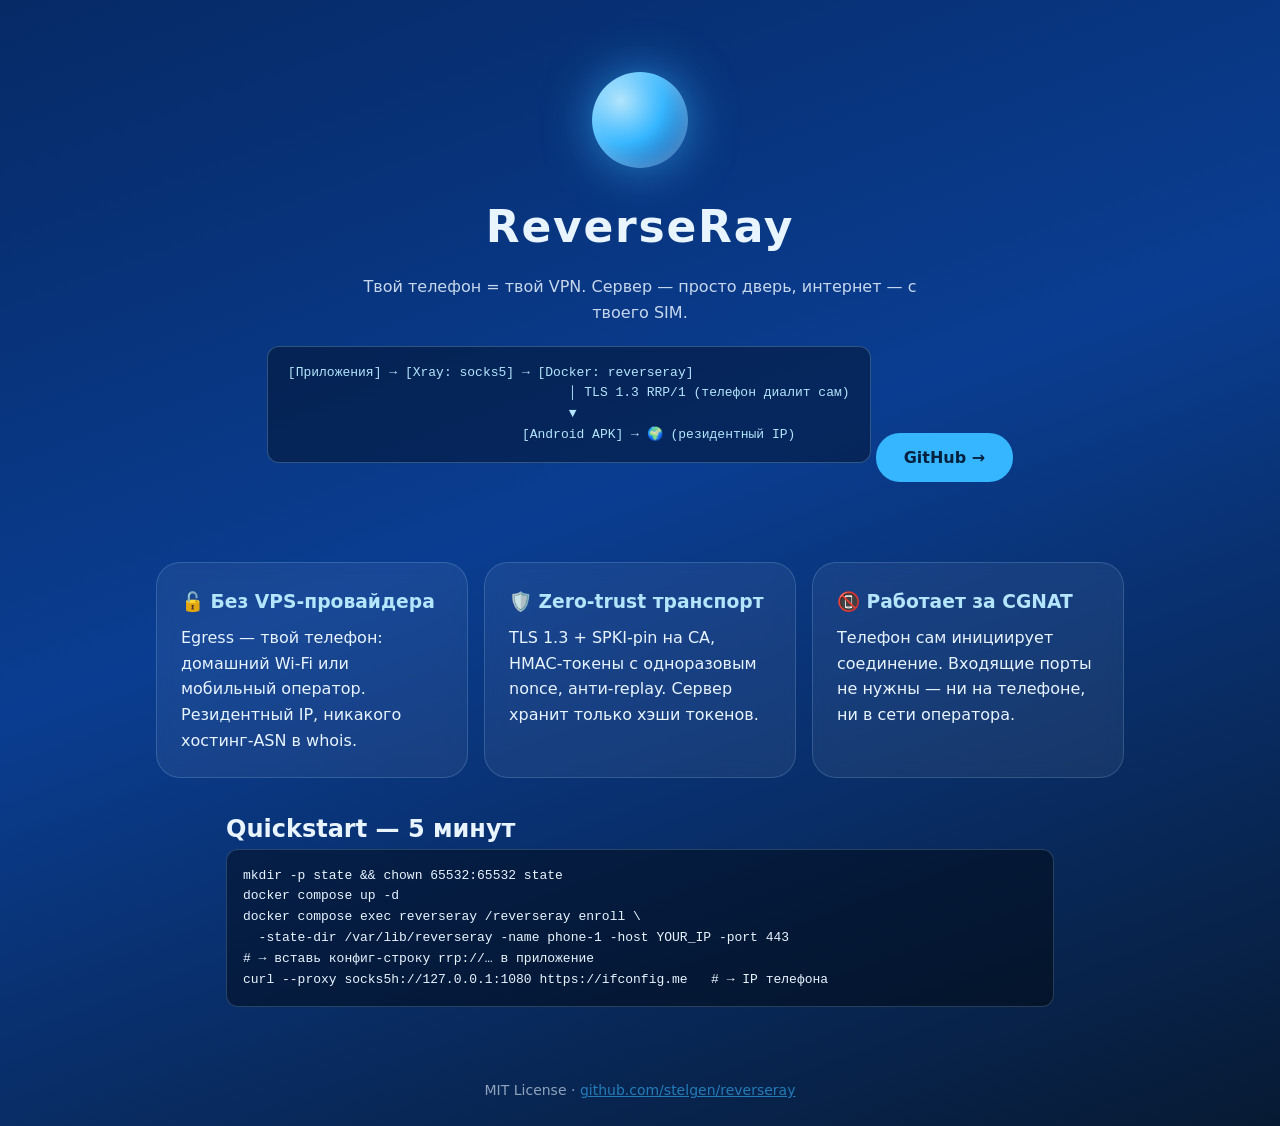
==== index.html @ 5e779867 "landing v0.1.0" ====
<!DOCTYPE html>
<html lang="ru">
<head>
<meta charset="utf-8">
<meta name="viewport" content="width=device-width, initial-scale=1">
<title>ReverseRay — твой телефон = твой VPN</title>
<meta name="description" content="ReverseRay: Android-телефон становится egress-узлом личного прокси. SOCKS5/HTTP на сервере, резидентный IP телефона, без VPS-провайдера.">
<link rel="stylesheet" href="style.css">
</head>
<body>
<header class="hero">
  <div class="orb"></div>
  <h1>ReverseRay</h1>
  <p class="tagline">Твой телефон = твой VPN. Сервер — просто дверь, интернет — с твоего SIM.</p>
  <pre class="scheme">[Приложения] → [Xray: socks5] → [Docker: reverseray]
                                    │ TLS 1.3 RRP/1 (телефон диалит сам)
                                    ▼
                              [Android APK] → 🌍 (резидентный IP)</pre>
  <a class="btn" href="https://github.com/stelgen/reverseray">GitHub →</a>
</header>

<section class="features">
  <div class="card"><h3>🔓 Без VPS-провайдера</h3><p>Egress — твой телефон: домашний Wi-Fi или мобильный оператор. Резидентный IP, никакого хостинг-ASN в whois.</p></div>
  <div class="card"><h3>🛡️ Zero-trust транспорт</h3><p>TLS 1.3 + SPKI-pin на CA, HMAC-токены с одноразовым nonce, анти-replay. Сервер хранит только хэши токенов.</p></div>
  <div class="card"><h3>📵 Работает за CGNAT</h3><p>Телефон сам инициирует соединение. Входящие порты не нужны — ни на телефоне, ни в сети оператора.</p></div>
</section>

<section class="quickstart">
  <h2>Quickstart — 5 минут</h2>
  <pre>mkdir -p state &amp;&amp; chown 65532:65532 state
docker compose up -d
docker compose exec reverseray /reverseray enroll \
  -state-dir /var/lib/reverseray -name phone-1 -host YOUR_IP -port 443
# → вставь конфиг-строку rrp://… в приложение
curl --proxy socks5h://127.0.0.1:1080 https://ifconfig.me   # → IP телефона</pre>
</section>

<footer>
  <p>MIT License · <a href="https://github.com/stelgen/reverseray">github.com/stelgen/reverseray</a></p>
</footer>
</body>
</html>
---- style.css ----
:root { color-scheme: dark; }
* { box-sizing: border-box; margin: 0; }
body {
  background: linear-gradient(160deg, #062A66 0%, #0A3D91 45%, #071a33 100%);
  color: #E8F4FF;
  font: 16px/1.6 system-ui, -apple-system, "Segoe UI", Roboto, sans-serif;
  min-height: 100vh;
}
.hero { text-align: center; padding: 72px 16px 48px; }
.orb {
  width: 96px; height: 96px; margin: 0 auto 24px; border-radius: 50%;
  background: radial-gradient(circle at 30% 30%, #B3E5FC 0%, #35B6FF 45%, #0A3D91 100%);
  box-shadow: 0 0 48px rgba(53,182,255,.6), inset 0 0 24px rgba(255,255,255,.35);
}
h1 { font-size: 44px; letter-spacing: .04em; }
.tagline { opacity: .85; margin: 12px auto 20px; max-width: 560px; }
.scheme {
  display: inline-block; text-align: left; background: rgba(0,0,0,.35);
  border: 1px solid rgba(179,229,252,.25); border-radius: 12px;
  padding: 16px 20px; overflow-x: auto; font-size: 13px; color: #B3E5FC;
}
.btn {
  display: inline-block; margin-top: 24px; padding: 12px 28px; border-radius: 24px;
  background: #35B6FF; color: #04203f; font-weight: 700; text-decoration: none;
  transition: transform .15s;
}
.btn:hover { transform: translateY(-2px); }
.features {
  display: grid; grid-template-columns: repeat(auto-fit, minmax(260px, 1fr));
  gap: 16px; max-width: 1000px; margin: 32px auto; padding: 0 16px;
}
.card {
  background: rgba(255,255,255,.06); border: 1px solid rgba(179,229,252,.18);
  border-radius: 24px; padding: 24px; backdrop-filter: blur(8px);
}
.card h3 { margin-bottom: 8px; color: #B3E5FC; }
.quickstart { max-width: 860px; margin: 24px auto 48px; padding: 0 16px; }
.quickstart pre {
  background: rgba(0,0,0,.4); border: 1px solid rgba(179,229,252,.2);
  border-radius: 12px; padding: 16px; overflow-x: auto; font-size: 13px;
}
footer { text-align: center; opacity: .6; padding: 24px; font-size: 14px; }
a { color: #35B6FF; }
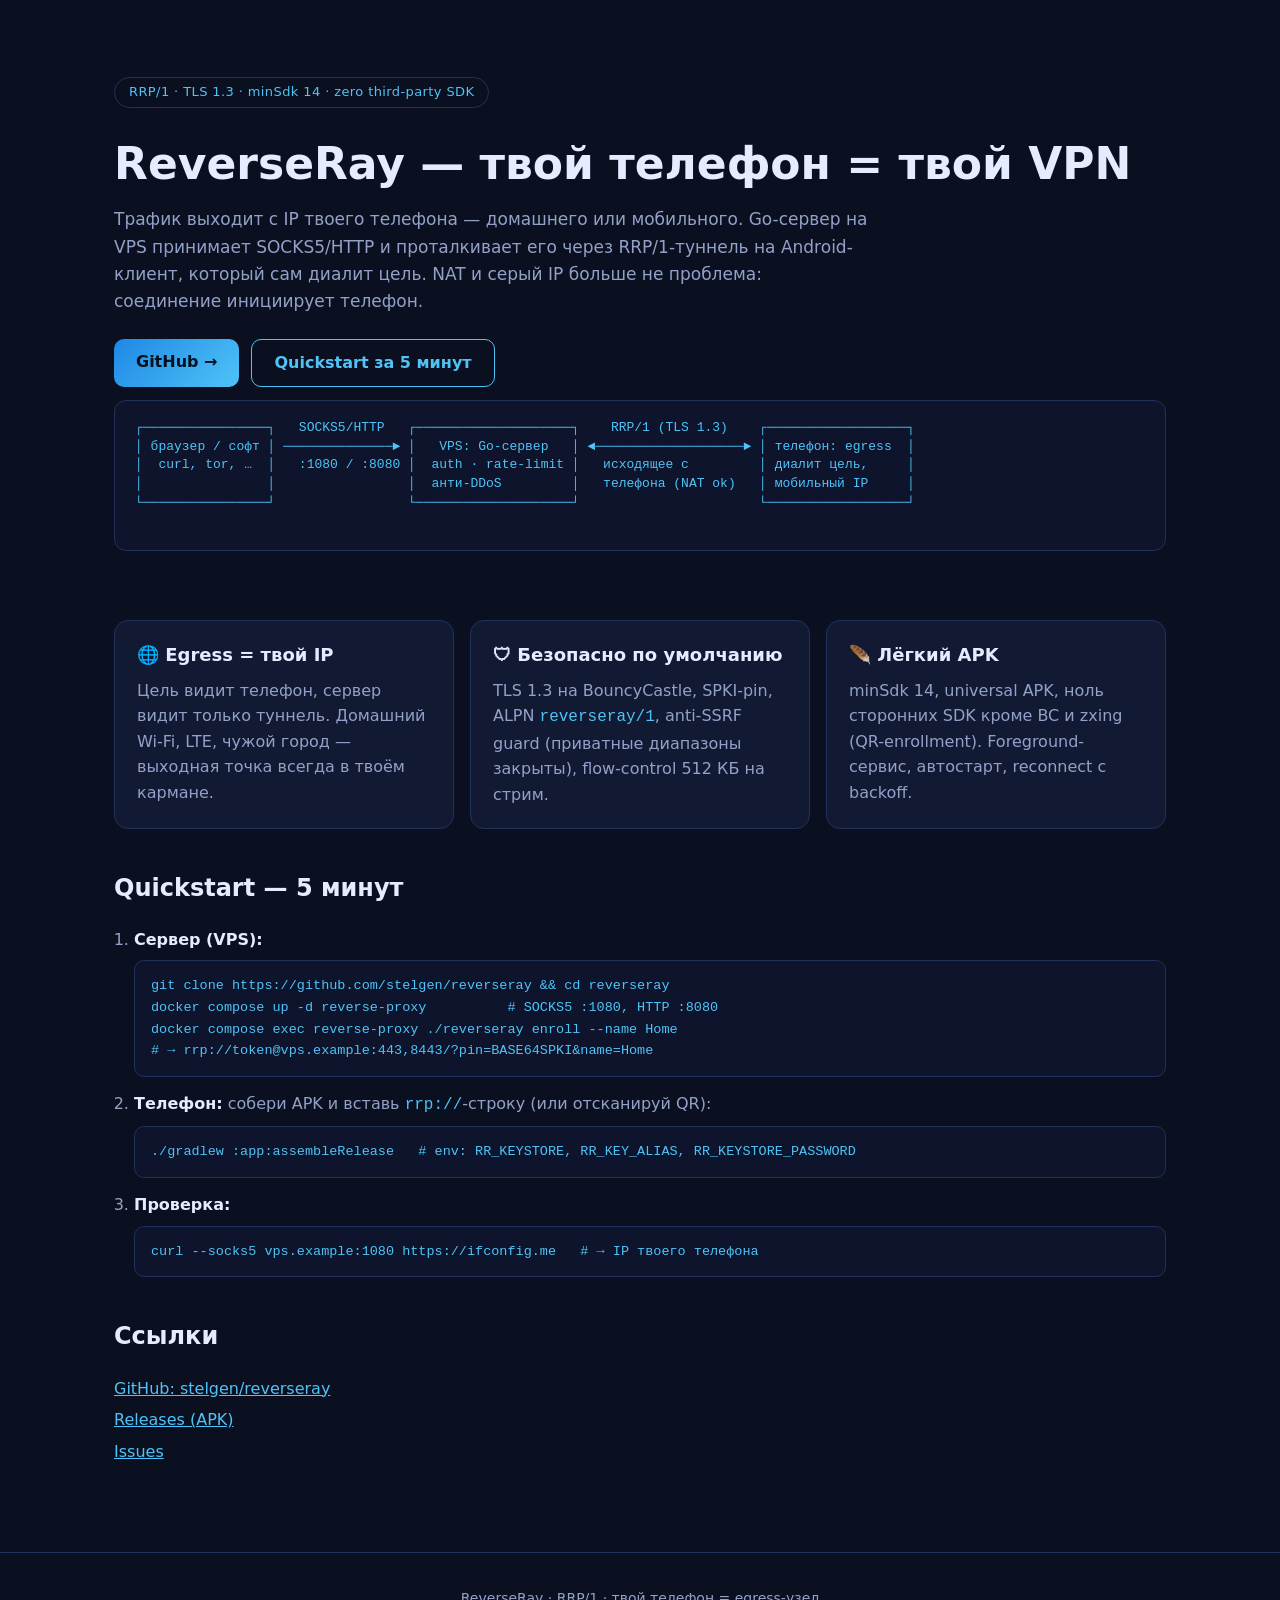
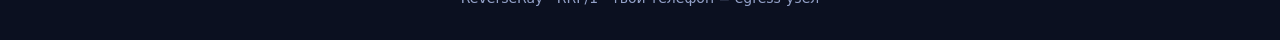
==== commit 267987c7: "landing: full version (badge, features, quickstart)" ====
--- a/index.html
+++ b/index.html
@@ -1,42 +1,87 @@
 <!DOCTYPE html>
 <html lang="ru">
 <head>
-<meta charset="utf-8">
-<meta name="viewport" content="width=device-width, initial-scale=1">
-<title>ReverseRay — твой телефон = твой VPN</title>
-<meta name="description" content="ReverseRay: Android-телефон становится egress-узлом личного прокси. SOCKS5/HTTP на сервере, резидентный IP телефона, без VPS-провайдера.">
-<link rel="stylesheet" href="style.css">
+  <meta charset="utf-8">
+  <meta name="viewport" content="width=device-width, initial-scale=1">
+  <title>ReverseRay — твой телефон = твой VPN</title>
+  <meta name="description" content="ReverseRay: Android-телефон становится egress-узлом. Go-сервер держит SOCKS5/HTTP-прокси, транспорт RRP/1 поверх TLS 1.3, SPKI-pin и anti-SSRF.">
+  <link rel="stylesheet" href="style.css">
 </head>
 <body>
+
 <header class="hero">
-  <div class="orb"></div>
-  <h1>ReverseRay</h1>
-  <p class="tagline">Твой телефон = твой VPN. Сервер — просто дверь, интернет — с твоего SIM.</p>
-  <pre class="scheme">[Приложения] → [Xray: socks5] → [Docker: reverseray]
-                                    │ TLS 1.3 RRP/1 (телефон диалит сам)
-                                    ▼
-                              [Android APK] → 🌍 (резидентный IP)</pre>
-  <a class="btn" href="https://github.com/stelgen/reverseray">GitHub →</a>
+  <p class="badge">RRP/1 · TLS 1.3 · minSdk 14 · zero third-party SDK</p>
+  <h1>ReverseRay — твой телефон = твой VPN</h1>
+  <p class="lead">
+    Трафик выходит с IP твоего телефона — домашнего или мобильного.
+    Go-сервер на VPS принимает SOCKS5/HTTP и проталкивает его через RRP/1-туннель
+    на Android-клиент, который сам диалит цель. NAT и серый IP больше не проблема:
+    соединение инициирует телефон.
+  </p>
+  <p class="cta">
+    <a class="btn" href="https://github.com/stelgen/reverseray">GitHub →</a>
+    <a class="btn ghost" href="#quickstart">Quickstart за 5 минут</a>
+  </p>
+
+  <pre class="scheme">
+┌────────────────┐   SOCKS5/HTTP   ┌────────────────────┐    RRP/1 (TLS 1.3)    ┌──────────────────┐
+│ браузер / софт │ ──────────────► │   VPS: Go-сервер   │ ◄───────────────────► │ телефон: egress  │
+│  curl, tor, …  │   :1080 / :8080 │  auth · rate-limit │   исходящее с         │ диалит цель,     │
+│                │                 │  анти-DDoS         │   телефона (NAT ok)   │ мобильный IP     │
+└────────────────┘                 └────────────────────┘                       └──────────────────┘
+  </pre>
 </header>
 
-<section class="features">
-  <div class="card"><h3>🔓 Без VPS-провайдера</h3><p>Egress — твой телефон: домашний Wi-Fi или мобильный оператор. Резидентный IP, никакого хостинг-ASN в whois.</p></div>
-  <div class="card"><h3>🛡️ Zero-trust транспорт</h3><p>TLS 1.3 + SPKI-pin на CA, HMAC-токены с одноразовым nonce, анти-replay. Сервер хранит только хэши токенов.</p></div>
-  <div class="card"><h3>📵 Работает за CGNAT</h3><p>Телефон сам инициирует соединение. Входящие порты не нужны — ни на телефоне, ни в сети оператора.</p></div>
-</section>
+<main>
+  <section class="features" aria-label="Возможности">
+    <article class="card">
+      <h3>🌐 Egress = твой IP</h3>
+      <p>Цель видит телефон, сервер видит только туннель. Домашний Wi-Fi, LTE, чужой город — выходная точка всегда в твоём кармане.</p>
+    </article>
+    <article class="card">
+      <h3>🛡 Безопасно по умолчанию</h3>
+      <p>TLS 1.3 на BouncyCastle, SPKI-pin, ALPN <code>reverseray/1</code>, anti-SSRF guard (приватные диапазоны закрыты), flow-control 512 КБ на стрим.</p>
+    </article>
+    <article class="card">
+      <h3>🪶 Лёгкий APK</h3>
+      <p>minSdk 14, universal APK, ноль сторонних SDK кроме BC и zxing (QR-enrollment). Foreground-сервис, автостарт, reconnect с backoff.</p>
+    </article>
+  </section>
 
-<section class="quickstart">
-  <h2>Quickstart — 5 минут</h2>
-  <pre>mkdir -p state &amp;&amp; chown 65532:65532 state
-docker compose up -d
-docker compose exec reverseray /reverseray enroll \
-  -state-dir /var/lib/reverseray -name phone-1 -host YOUR_IP -port 443
-# → вставь конфиг-строку rrp://… в приложение
-curl --proxy socks5h://127.0.0.1:1080 https://ifconfig.me   # → IP телефона</pre>
-</section>
+  <section id="quickstart" class="quickstart">
+    <h2>Quickstart — 5 минут</h2>
+    <ol>
+      <li>
+        <b>Сервер (VPS):</b>
+        <pre><code>git clone https://github.com/stelgen/reverseray &amp;&amp; cd reverseray
+docker compose up -d reverse-proxy          # SOCKS5 :1080, HTTP :8080
+docker compose exec reverse-proxy ./reverseray enroll --name Home
+# → rrp://token@vps.example:443,8443/?pin=BASE64SPKI&amp;name=Home</code></pre>
+      </li>
+      <li>
+        <b>Телефон:</b> собери APK и вставь <code>rrp://</code>-строку (или отсканируй QR):
+        <pre><code>./gradlew :app:assembleRelease   # env: RR_KEYSTORE, RR_KEY_ALIAS, RR_KEYSTORE_PASSWORD</code></pre>
+      </li>
+      <li>
+        <b>Проверка:</b>
+        <pre><code>curl --socks5 vps.example:1080 https://ifconfig.me   # → IP твоего телефона</code></pre>
+      </li>
+    </ol>
+  </section>
+
+  <section class="links">
+    <h2>Ссылки</h2>
+    <ul>
+      <li><a href="https://github.com/stelgen/reverseray">GitHub: stelgen/reverseray</a></li>
+      <li><a href="https://github.com/stelgen/reverseray/releases">Releases (APK)</a></li>
+      <li><a href="https://github.com/stelgen/reverseray/issues">Issues</a></li>
+    </ul>
+  </section>
+</main>
 
 <footer>
-  <p>MIT License · <a href="https://github.com/stelgen/reverseray">github.com/stelgen/reverseray</a></p>
+  <p>ReverseRay · RRP/1 · твой телефон = egress-узел</p>
 </footer>
+
 </body>
 </html>
--- a/style.css
+++ b/style.css
@@ -1,43 +1,167 @@
-:root { color-scheme: dark; }
-* { box-sizing: border-box; margin: 0; }
+/* ReverseRay landing — чистый CSS, без CDN/шрифтов/JS-фреймворков */
+
+:root {
+  --bg: #0b1020;
+  --bg-card: #121a33;
+  --bg-code: #0d142b;
+  --fg: #e6ecff;
+  --muted: #93a1c8;
+  --accent: #4fc3f7;
+  --accent-2: #1e88e5;
+  --border: #22305c;
+}
+
+* { box-sizing: border-box; }
+
+html { scroll-behavior: smooth; }
+
 body {
-  background: linear-gradient(160deg, #062A66 0%, #0A3D91 45%, #071a33 100%);
-  color: #E8F4FF;
+  margin: 0;
+  background: var(--bg);
+  color: var(--fg);
   font: 16px/1.6 system-ui, -apple-system, "Segoe UI", Roboto, sans-serif;
-  min-height: 100vh;
 }
-.hero { text-align: center; padding: 72px 16px 48px; }
-.orb {
-  width: 96px; height: 96px; margin: 0 auto 24px; border-radius: 50%;
-  background: radial-gradient(circle at 30% 30%, #B3E5FC 0%, #35B6FF 45%, #0A3D91 100%);
-  box-shadow: 0 0 48px rgba(53,182,255,.6), inset 0 0 24px rgba(255,255,255,.35);
+
+code, pre {
+  font-family: ui-monospace, Consolas, "Cascadia Mono", Menlo, monospace;
 }
-h1 { font-size: 44px; letter-spacing: .04em; }
-.tagline { opacity: .85; margin: 12px auto 20px; max-width: 560px; }
+
+a { color: var(--accent); }
+
+/* ---------- hero ---------- */
+
+.hero {
+  padding: 64px 24px 32px;
+  max-width: 1100px;
+  margin: 0 auto;
+}
+
+.badge {
+  display: inline-block;
+  border: 1px solid var(--border);
+  border-radius: 999px;
+  padding: 4px 14px;
+  color: var(--accent);
+  font-size: 13px;
+  letter-spacing: .4px;
+}
+
+h1 {
+  font-size: clamp(28px, 5vw, 44px);
+  margin: 18px 0 12px;
+  line-height: 1.15;
+}
+
+.lead {
+  color: var(--muted);
+  max-width: 760px;
+  font-size: 17px;
+}
+
+.cta {
+  display: flex;
+  gap: 12px;
+  flex-wrap: wrap;
+  margin: 24px 0 8px;
+}
+
+.btn {
+  display: inline-block;
+  background: linear-gradient(135deg, var(--accent-2), var(--accent));
+  color: #04121f;
+  font-weight: 700;
+  text-decoration: none;
+  padding: 10px 22px;
+  border-radius: 10px;
+}
+
+.btn.ghost {
+  background: transparent;
+  color: var(--accent);
+  border: 1px solid var(--accent);
+  font-weight: 600;
+}
+
+.btn:hover { filter: brightness(1.1); }
+
 .scheme {
-  display: inline-block; text-align: left; background: rgba(0,0,0,.35);
-  border: 1px solid rgba(179,229,252,.25); border-radius: 12px;
-  padding: 16px 20px; overflow-x: auto; font-size: 13px; color: #B3E5FC;
+  overflow-x: auto;
+  background: var(--bg-code);
+  border: 1px solid var(--border);
+  border-radius: 12px;
+  padding: 18px 20px;
+  color: var(--accent);
+  font-size: 13px;
+  line-height: 1.45;
 }
-.btn {
-  display: inline-block; margin-top: 24px; padding: 12px 28px; border-radius: 24px;
-  background: #35B6FF; color: #04203f; font-weight: 700; text-decoration: none;
-  transition: transform .15s;
+
+/* ---------- cards ---------- */
+
+main {
+  max-width: 1100px;
+  margin: 0 auto;
+  padding: 24px;
 }
-.btn:hover { transform: translateY(-2px); }
+
 .features {
-  display: grid; grid-template-columns: repeat(auto-fit, minmax(260px, 1fr));
-  gap: 16px; max-width: 1000px; margin: 32px auto; padding: 0 16px;
+  display: grid;
+  grid-template-columns: repeat(auto-fit, minmax(260px, 1fr));
+  gap: 16px;
 }
+
 .card {
-  background: rgba(255,255,255,.06); border: 1px solid rgba(179,229,252,.18);
-  border-radius: 24px; padding: 24px; backdrop-filter: blur(8px);
+  background: var(--bg-card);
+  border: 1px solid var(--border);
+  border-radius: 14px;
+  padding: 20px 22px;
 }
-.card h3 { margin-bottom: 8px; color: #B3E5FC; }
-.quickstart { max-width: 860px; margin: 24px auto 48px; padding: 0 16px; }
+
+.card h3 { margin: 0 0 8px; font-size: 18px; }
+.card p { margin: 0; color: var(--muted); }
+
+/* ---------- quickstart ---------- */
+
+.quickstart { margin-top: 40px; }
+.quickstart h2, .links h2 { font-size: 24px; }
+
+.quickstart ol {
+  padding-left: 20px;
+  display: grid;
+  gap: 14px;
+}
+
+.quickstart li { color: var(--muted); }
+.quickstart b { color: var(--fg); }
+
 .quickstart pre {
-  background: rgba(0,0,0,.4); border: 1px solid rgba(179,229,252,.2);
-  border-radius: 12px; padding: 16px; overflow-x: auto; font-size: 13px;
+  background: var(--bg-code);
+  border: 1px solid var(--border);
+  border-radius: 10px;
+  padding: 14px 16px;
+  overflow-x: auto;
+  font-size: 13.5px;
+  color: #c9e7ff;
+  margin: 8px 0 0;
 }
-footer { text-align: center; opacity: .6; padding: 24px; font-size: 14px; }
-a { color: #35B6FF; }
+
+code { color: var(--accent); }
+
+/* ---------- links / footer ---------- */
+
+.links { margin-top: 40px; }
+
+.links ul {
+  list-style: none;
+  padding: 0;
+  display: grid;
+  gap: 6px;
+}
+
+footer {
+  border-top: 1px solid var(--border);
+  color: var(--muted);
+  text-align: center;
+  padding: 20px;
+  margin-top: 48px;
+  font-size: 14px;
+}
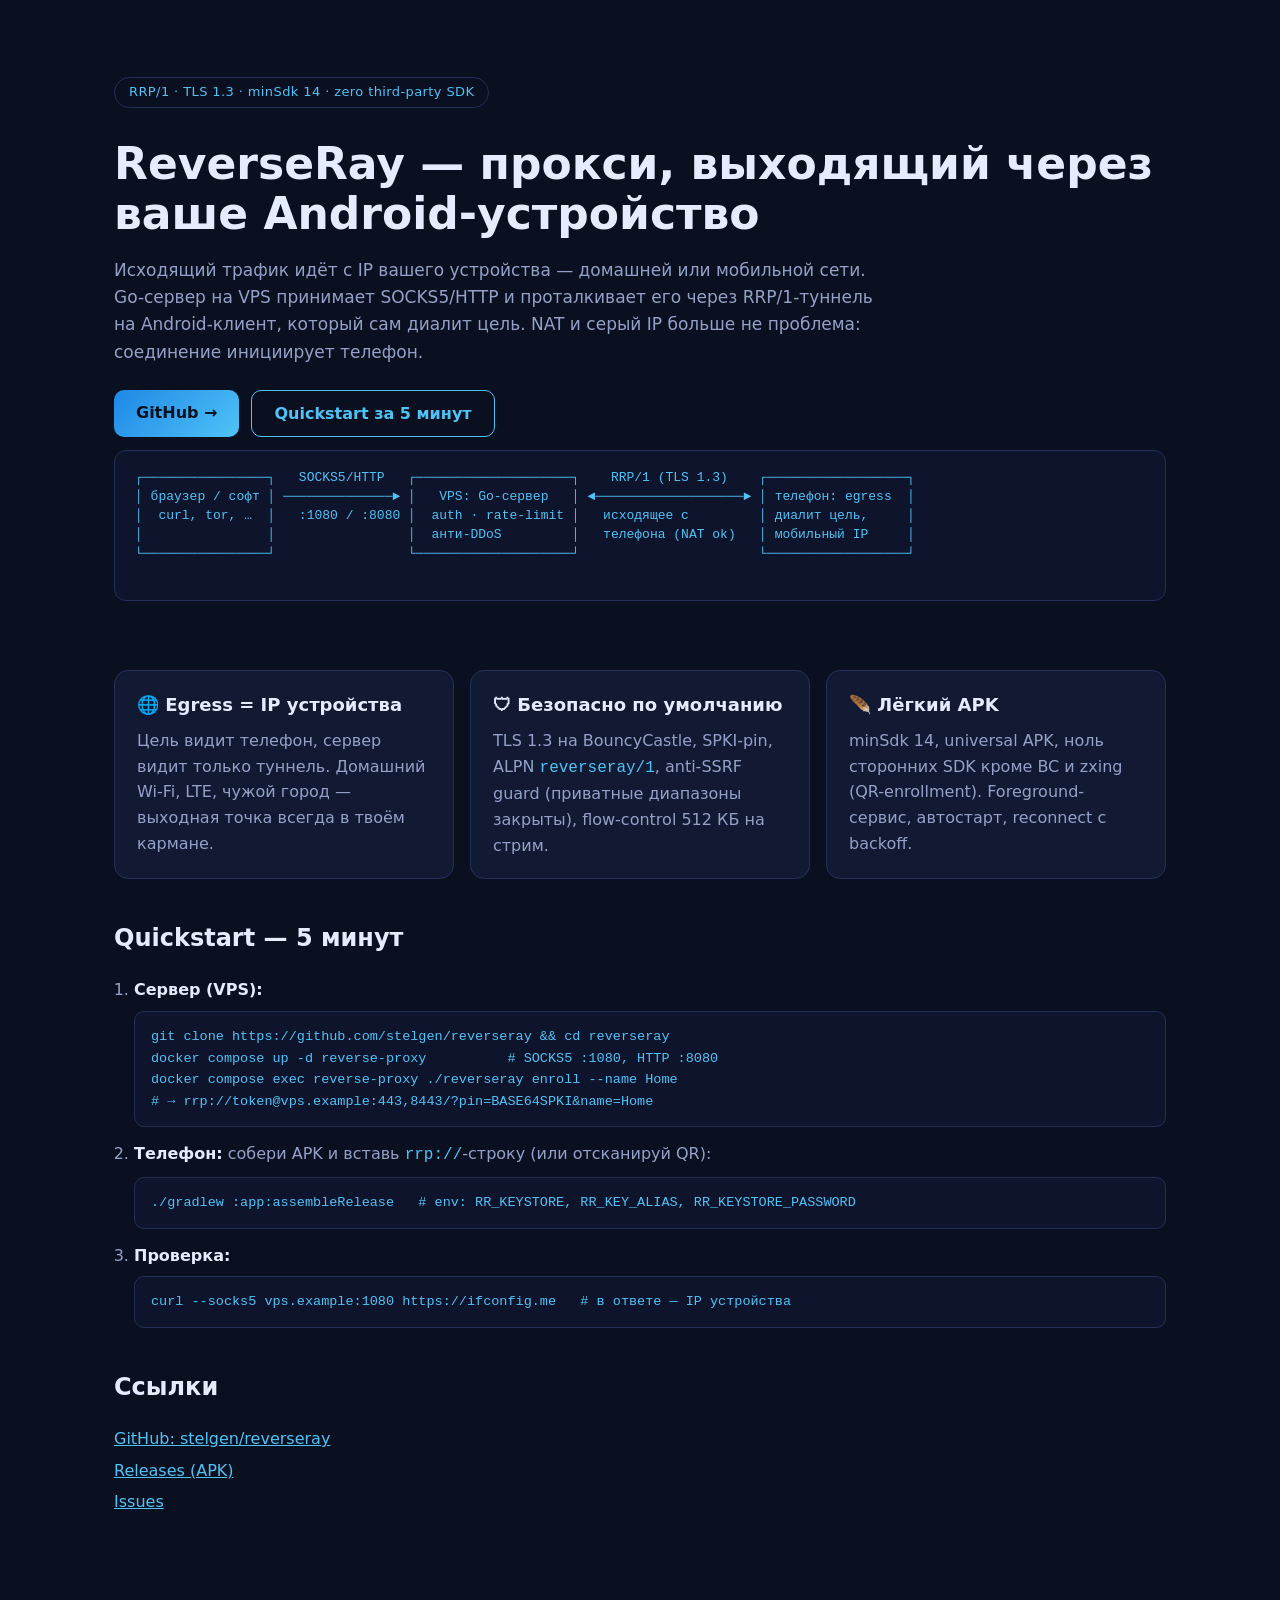
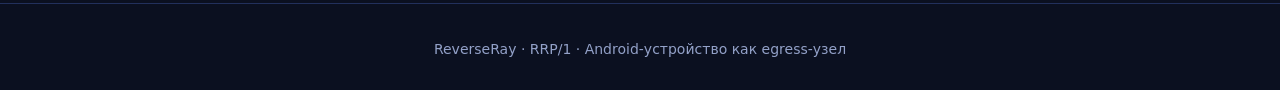
==== commit efb83dcd: "landing: favicon, og meta, neutral wording" ====
--- a/index.html
+++ b/index.html
@@ -3,17 +3,22 @@
 <head>
   <meta charset="utf-8">
   <meta name="viewport" content="width=device-width, initial-scale=1">
-  <title>ReverseRay — твой телефон = твой VPN</title>
+  <title>ReverseRay — прокси, выходящий через ваше Android-устройство</title>
   <meta name="description" content="ReverseRay: Android-телефон становится egress-узлом. Go-сервер держит SOCKS5/HTTP-прокси, транспорт RRP/1 поверх TLS 1.3, SPKI-pin и anti-SSRF.">
+  <link rel="icon" type="image/png" sizes="32x32" href="favicon-32.png">
+  <meta property="og:title" content="ReverseRay">
+  <meta property="og:description" content="Personal proxy with an Android device as the egress node. TLS 1.3, SPKI pinning, no VPS provider IP.">
+  <meta property="og:image" content="og-image.png">
+  <meta property="og:type" content="website">
   <link rel="stylesheet" href="style.css">
 </head>
 <body>
 
 <header class="hero">
   <p class="badge">RRP/1 · TLS 1.3 · minSdk 14 · zero third-party SDK</p>
-  <h1>ReverseRay — твой телефон = твой VPN</h1>
+  <h1>ReverseRay — прокси, выходящий через ваше Android-устройство</h1>
   <p class="lead">
-    Трафик выходит с IP твоего телефона — домашнего или мобильного.
+    Исходящий трафик идёт с IP вашего устройства — домашней или мобильной сети.
     Go-сервер на VPS принимает SOCKS5/HTTP и проталкивает его через RRP/1-туннель
     на Android-клиент, который сам диалит цель. NAT и серый IP больше не проблема:
     соединение инициирует телефон.
@@ -35,7 +40,7 @@
 <main>
   <section class="features" aria-label="Возможности">
     <article class="card">
-      <h3>🌐 Egress = твой IP</h3>
+      <h3>🌐 Egress = IP устройства</h3>
       <p>Цель видит телефон, сервер видит только туннель. Домашний Wi-Fi, LTE, чужой город — выходная точка всегда в твоём кармане.</p>
     </article>
     <article class="card">
@@ -64,7 +69,7 @@
       </li>
       <li>
         <b>Проверка:</b>
-        <pre><code>curl --socks5 vps.example:1080 https://ifconfig.me   # → IP твоего телефона</code></pre>
+        <pre><code>curl --socks5 vps.example:1080 https://ifconfig.me   # в ответе — IP устройства</code></pre>
       </li>
     </ol>
   </section>
@@ -80,7 +85,7 @@
 </main>
 
 <footer>
-  <p>ReverseRay · RRP/1 · твой телефон = egress-узел</p>
+  <p>ReverseRay · RRP/1 · Android-устройство как egress-узел</p>
 </footer>
 
 </body>
